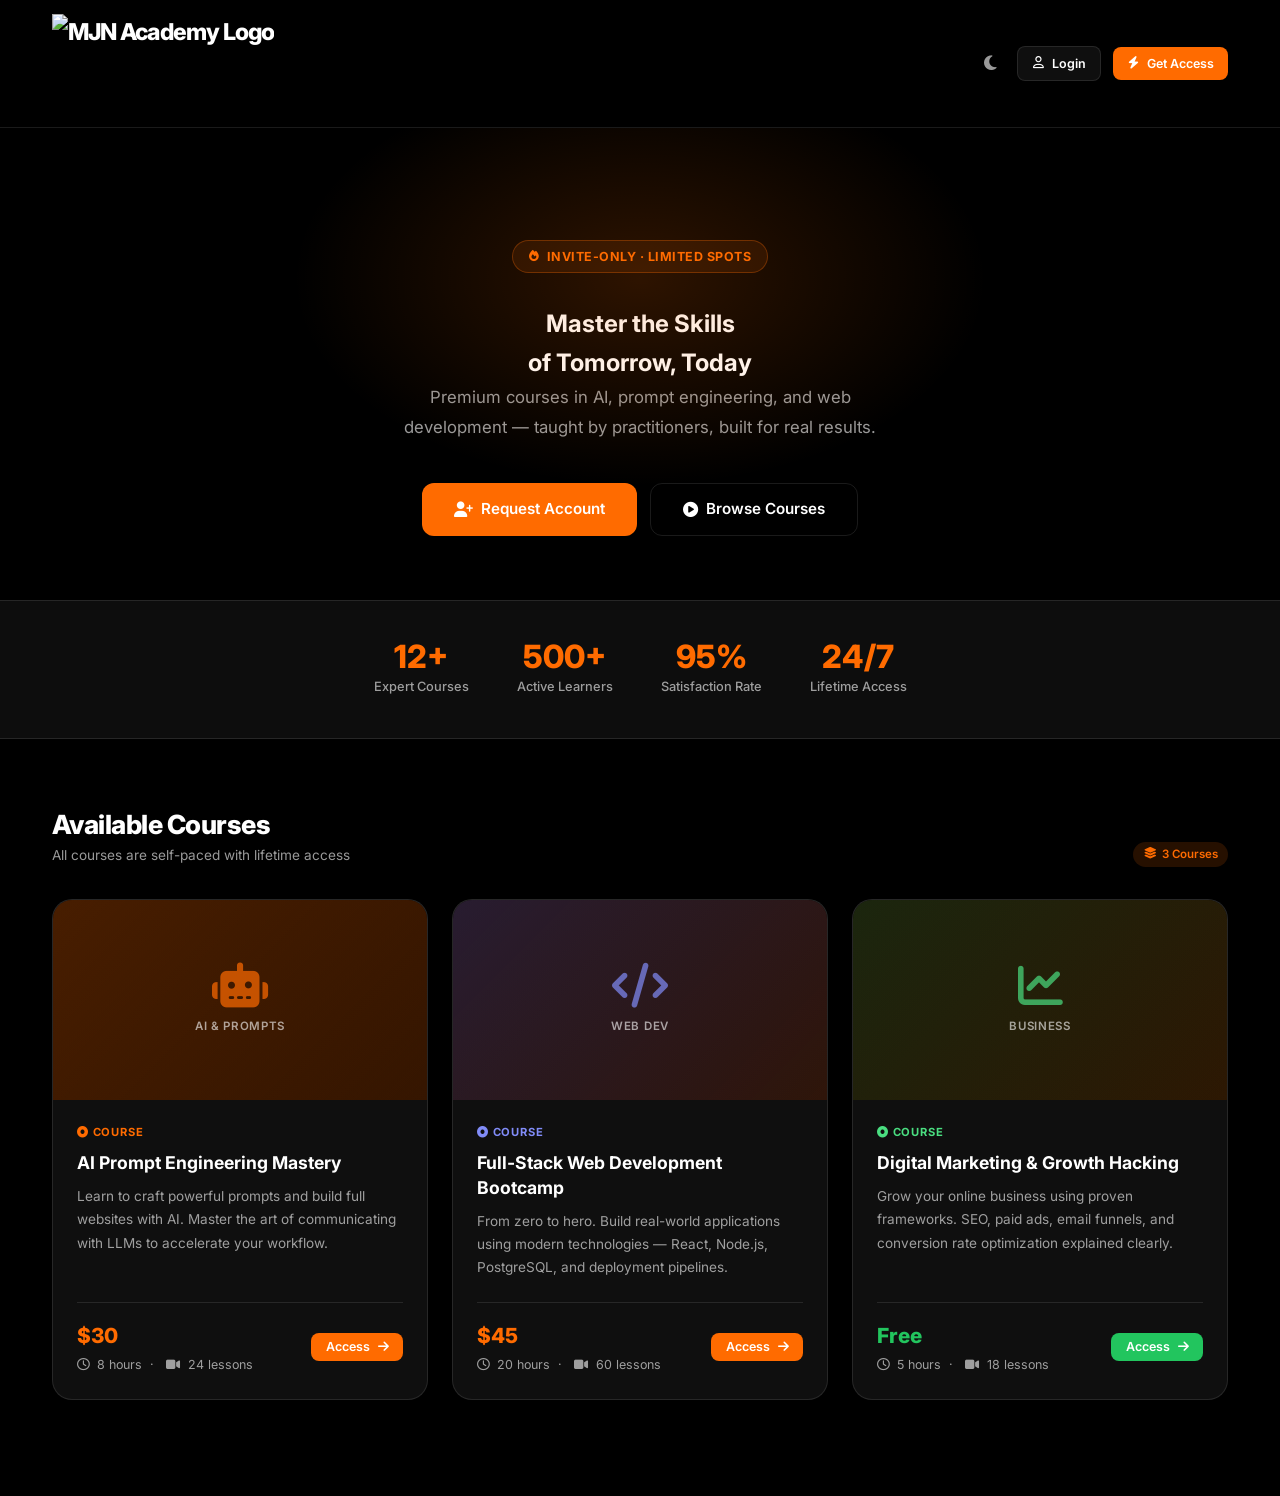
==== screens/index.html @ 1901779a "Add files via upload" ====
<!DOCTYPE html>
<html lang="en" data-theme="dark">
<head>
<meta charset="UTF-8">
<meta name="viewport" content="width=device-width, initial-scale=1.0">
<title>MJN Academy — Home</title>
<link rel="stylesheet" href="https://cdnjs.cloudflare.com/ajax/libs/font-awesome/6.5.0/css/all.min.css">
<link rel="stylesheet" href="base.css">
<style>
/* ── HERO ── */
.hero-wrap {
  position: relative; overflow: hidden;
  padding: 7rem 2rem 4rem; text-align: center;
  max-width: 1240px; margin: 0 auto;
}
.hero-glow {
  position: absolute; top: -60px; left: 50%; transform: translateX(-50%);
  width: 700px; height: 420px;
  background: radial-gradient(ellipse at center, rgba(255,107,0,.18) 0%, transparent 70%);
  pointer-events: none;
}
.hero-badge {
  display: inline-flex; align-items: center; gap: .5rem;
  background: rgba(255,107,0,.1); border: 1px solid rgba(255,107,0,.3);
  color: var(--accent); padding: .35rem 1rem; border-radius: 100px;
  font-size: .78rem; font-weight: 700; letter-spacing: .04em;
  margin-bottom: 2rem; text-transform: uppercase;
}
.hero-badge i { font-size: .7rem; }
.hero h1 {
  font-size: clamp(2.4rem, 5.5vw, 4rem);
  font-weight: 900; line-height: 1.08; letter-spacing: -.04em;
  margin-bottom: 1.4rem;
}
.hero h1 .hl { color: var(--accent); }
.hero-sub {
  color: var(--text2); font-size: 1.05rem; max-width: 520px;
  margin: 0 auto 2.5rem; line-height: 1.8;
}
.hero-btns { display: flex; justify-content: center; gap: .85rem; flex-wrap: wrap; }
.btn-hero { padding: .85rem 2rem; font-size: .95rem; border-radius: 12px; }

/* ── STATS ── */
.stats-bar {
  display: flex; justify-content: center; gap: 3rem; flex-wrap: wrap;
  padding: 2.5rem 2rem; border-top: 1px solid var(--border); border-bottom: 1px solid var(--border);
  margin: 0 0 4rem; background: var(--bg2);
}
.stat { text-align: center; }
.stat-num { font-size: 2rem; font-weight: 800; color: var(--accent); line-height: 1; }
.stat-lbl { font-size: .8rem; color: var(--text2); margin-top: .25rem; font-weight: 500; }

/* ── COURSES SECTION ── */
.courses-wrap { max-width: 1240px; margin: 0 auto; padding: 0 2rem 6rem; }
.sec-hd {
  display: flex; justify-content: space-between; align-items: flex-end;
  margin-bottom: 2rem; gap: 1rem;
}
.sec-hd h2 { font-size: 1.65rem; font-weight: 800; letter-spacing: -.02em; }
.sec-hd p  { font-size: .85rem; color: var(--text2); }

/* ── COURSE CARDS GRID ── */
.grid { display: grid; grid-template-columns: repeat(auto-fill, minmax(340px,1fr)); gap: 1.5rem; }

.course-card {
  background: var(--card); border: 1px solid var(--border);
  border-radius: var(--radius-lg); overflow: hidden;
  transition: transform .3s, box-shadow .3s, border-color .3s;
  display: flex; flex-direction: column;
}
.course-card:hover {
  transform: translateY(-7px);
  box-shadow: var(--shadow);
  border-color: rgba(255,107,0,.25);
}
.card-thumb {
  width: 100%; height: 200px; object-fit: cover;
  background: linear-gradient(135deg, #1a0a00, #2d1200);
  display: flex; align-items: center; justify-content: center;
  position: relative; overflow: hidden;
}
.card-thumb-img { width: 100%; height: 200px; object-fit: cover; }
.card-thumb-ph {
  height: 200px; width: 100%;
  background: linear-gradient(135deg, rgba(255,107,0,.2) 0%, rgba(255,107,0,.04) 100%);
  display: flex; align-items: center; justify-content: center; flex-direction: column; gap: .5rem;
}
.card-thumb-ph i { font-size: 2.8rem; color: var(--accent); opacity: .7; }
.card-thumb-ph span { font-size: .72rem; color: var(--text2); font-weight: 600; text-transform: uppercase; letter-spacing: .06em; }

.card-body { padding: 1.5rem; flex: 1; display: flex; flex-direction: column; }
.card-tag {
  font-size: .7rem; font-weight: 700; color: var(--accent);
  text-transform: uppercase; letter-spacing: .07em; margin-bottom: .6rem;
}
.card-body h3 { font-size: 1.1rem; font-weight: 700; line-height: 1.4; margin-bottom: .6rem; }
.card-body p  { font-size: .85rem; color: var(--text2); line-height: 1.7; flex: 1; margin-bottom: 1.4rem; }
.card-ft {
  display: flex; align-items: center; justify-content: space-between;
  padding-top: 1rem; border-top: 1px solid var(--border); margin-top: auto;
}
.price { font-size: 1.3rem; font-weight: 800; color: var(--accent); }
.price-free { color: var(--green); }
.card-meta { display: flex; gap: .5rem; align-items: center; font-size: .78rem; color: var(--text2); }

/* ── RESPONSIVE ── */
@media (max-width: 768px) {
  .hero-wrap { padding: 4rem 1.5rem 3rem; }
  .courses-wrap { padding: 0 1.5rem 4rem; }
  .stats-bar { gap: 2rem; }
  .grid { grid-template-columns: 1fr; }
}
@media (max-width: 480px) {
  .hero-btns { flex-direction: column; align-items: stretch; }
  .btn-hero { text-align: center; justify-content: center; }
}
</style>
</head>
<body>

<!-- HEADER -->
<header class="header">
  <nav class="nav">
    <a href="home.html" class="logo">
      <img src="D:\\mjn_agency\\mjnacademy\\website\\mjnacademy\\media\\logo.svg" alt="MJN Academy Logo" height="100px">
    </a>
    <div class="nav-right">
      <button class="icon-btn" title="Toggle theme"><i class="fa-solid fa-moon"></i></button>
      <a href="login.html" class="btn btn-ghost btn-sm"><i class="fa-regular fa-user"></i> Login</a>
      <a href="request.html" class="btn btn-primary btn-sm"><i class="fa-solid fa-bolt"></i> Get Access</a>
    </div>
  </nav>
</header>

<!-- HERO -->
<section>
  <div class="hero-wrap fade-up">
    <div class="hero-glow"></div>
    <div class="hero-badge"><i class="fa-solid fa-fire"></i> Invite-only · Limited spots</div>
    <h1>Master the Skills<br>of <span class="hl">Tomorrow</span>, Today</h1>
    <p class="hero-sub">Premium courses in AI, prompt engineering, and web development — taught by practitioners, built for real results.</p>
    <div class="hero-btns">
      <a href="request.html" class="btn btn-primary btn-hero"><i class="fa-solid fa-user-plus"></i> Request Account</a>
      <a href="#courses" class="btn btn-outline btn-hero"><i class="fa-solid fa-play-circle"></i> Browse Courses</a>
    </div>
  </div>
</section>

<!-- STATS -->
<div class="stats-bar">
  <div class="stat"><div class="stat-num">12+</div><div class="stat-lbl">Expert Courses</div></div>
  <div class="stat"><div class="stat-num">500+</div><div class="stat-lbl">Active Learners</div></div>
  <div class="stat"><div class="stat-num">95%</div><div class="stat-lbl">Satisfaction Rate</div></div>
  <div class="stat"><div class="stat-num">24/7</div><div class="stat-lbl">Lifetime Access</div></div>
</div>

<!-- COURSES -->
<section id="courses" class="courses-wrap">
  <div class="sec-hd">
    <div>
      <h2>Available Courses</h2>
      <p>All courses are self-paced with lifetime access</p>
    </div>
    <span class="badge badge-orange"><i class="fa-solid fa-layer-group"></i> 3 Courses</span>
  </div>

  <div class="grid">

    <!-- Card 1 -->
    <div class="course-card">
      <div class="card-thumb">
        <div class="card-thumb-ph">
          <i class="fa-solid fa-robot"></i>
          <span>AI & Prompts</span>
        </div>
      </div>
      <div class="card-body">
        <div class="card-tag"><i class="fa-solid fa-circle-dot"></i> Course</div>
        <h3>AI Prompt Engineering Mastery</h3>
        <p>Learn to craft powerful prompts and build full websites with AI. Master the art of communicating with LLMs to accelerate your workflow.</p>
        <div class="card-ft">
          <div>
            <span class="price">$30</span>
            <div class="card-meta" style="margin-top:.2rem"><i class="fa-regular fa-clock"></i> 8 hours &nbsp;·&nbsp; <i class="fa-solid fa-video"></i> 24 lessons</div>
          </div>
          <button class="btn btn-primary btn-sm">Access <i class="fa-solid fa-arrow-right"></i></button>
        </div>
      </div>
    </div>

    <!-- Card 2 -->
    <div class="course-card">
      <div class="card-thumb">
        <div class="card-thumb-ph" style="background:linear-gradient(135deg,rgba(99,102,241,.2),rgba(99,102,241,.04))">
          <i class="fa-solid fa-code" style="color:#818cf8"></i>
          <span>Web Dev</span>
        </div>
      </div>
      <div class="card-body">
        <div class="card-tag" style="color:#818cf8"><i class="fa-solid fa-circle-dot"></i> Course</div>
        <h3>Full-Stack Web Development Bootcamp</h3>
        <p>From zero to hero. Build real-world applications using modern technologies — React, Node.js, PostgreSQL, and deployment pipelines.</p>
        <div class="card-ft">
          <div>
            <span class="price">$45</span>
            <div class="card-meta" style="margin-top:.2rem"><i class="fa-regular fa-clock"></i> 20 hours &nbsp;·&nbsp; <i class="fa-solid fa-video"></i> 60 lessons</div>
          </div>
          <button class="btn btn-primary btn-sm">Access <i class="fa-solid fa-arrow-right"></i></button>
        </div>
      </div>
    </div>

    <!-- Card 3 -->
    <div class="course-card">
      <div class="card-thumb">
        <div class="card-thumb-ph" style="background:linear-gradient(135deg,rgba(34,197,94,.15),rgba(34,197,94,.03))">
          <i class="fa-solid fa-chart-line" style="color:#4ade80"></i>
          <span>Business</span>
        </div>
      </div>
      <div class="card-body">
        <div class="card-tag" style="color:#4ade80"><i class="fa-solid fa-circle-dot"></i> Course</div>
        <h3>Digital Marketing & Growth Hacking</h3>
        <p>Grow your online business using proven frameworks. SEO, paid ads, email funnels, and conversion rate optimization explained clearly.</p>
        <div class="card-ft">
          <div>
            <span class="price price-free">Free</span>
            <div class="card-meta" style="margin-top:.2rem"><i class="fa-regular fa-clock"></i> 5 hours &nbsp;·&nbsp; <i class="fa-solid fa-video"></i> 18 lessons</div>
          </div>
          <button class="btn btn-primary btn-sm" style="background:var(--green)">Access <i class="fa-solid fa-arrow-right"></i></button>
        </div>
      </div>
    </div>

  </div>
</section>

</body>
</html>
---- screens/base.css ----
/* ═══════════════════════════════════════
   MJN Academy — Shared Design System
   ═══════════════════════════════════════ */

@import url('https://fonts.googleapis.com/css2?family=Inter:wght@300;400;500;600;700;800;900&display=swap');

:root {
  --bg:       #000000;
  --bg2:      #0d0d0d;
  --bg3:      #141414;
  --card:     rgba(255,255,255,.06);
  --card-h:   rgba(255,255,255,.10);
  --border:   rgba(255,255,255,.10);
  --border-h: rgba(255,107,0,.4);
  --text:     #FFFFFF;
  --text2:    rgba(255,255,255,.60);
  --text3:    rgba(255,255,255,.35);
  --accent:   #FF6B00;
  --acc2:     #ff8533;
  --acc-glow: rgba(255,107,0,.25);
  --nav:      rgba(0,0,0,.80);
  --inp:      rgba(255,255,255,.06);
  --red:      #ef4444;
  --green:    #22c55e;
  --yellow:   #f59e0b;
  --shadow:   0 32px 80px rgba(255,107,0,.15);
  --radius:   14px;
  --radius-lg:20px;
}

[data-theme="light"] {
  --bg:       #FFFFFF;
  --bg2:      #f5f5f5;
  --bg3:      #ececec;
  --card:     rgba(0,0,0,.04);
  --card-h:   rgba(0,0,0,.07);
  --border:   rgba(0,0,0,.09);
  --border-h: rgba(255,107,0,.5);
  --text:     #000000;
  --text2:    rgba(0,0,0,.60);
  --text3:    rgba(0,0,0,.35);
  --nav:      rgba(255,255,255,.85);
  --inp:      rgba(0,0,0,.04);
  --shadow:   0 32px 80px rgba(255,107,0,.12);
}

*, *::before, *::after { box-sizing: border-box; margin: 0; padding: 0; }

html { scroll-behavior: smooth; }

body {
  font-family: 'Inter', sans-serif;
  background: var(--bg);
  color: var(--text);
  min-height: 100vh;
  line-height: 1.6;
  -webkit-font-smoothing: antialiased;
}

a { color: inherit; text-decoration: none; }
img { display: block; max-width: 100%; }

/* ── SCROLLBAR ── */
::-webkit-scrollbar { width: 6px; height: 6px; }
::-webkit-scrollbar-track { background: var(--bg2); }
::-webkit-scrollbar-thumb { background: var(--border); border-radius: 99px; }

/* ── HEADER ── */
.header {
  position: sticky; top: 0; z-index: 300;
  background: var(--nav);
  backdrop-filter: blur(20px) saturate(180%);
  border-bottom: 1px solid var(--border);
}
.nav {
  max-width: 1240px; margin: 0 auto;
  padding: .85rem 2rem;
  display: flex; align-items: center; justify-content: space-between; gap: 1rem;
}
.logo {
  font-size: 1.45rem; font-weight: 800; letter-spacing: -.04em;
  display: flex; align-items: center; gap: .3rem;
}
.logo-dot { color: var(--accent); }
.logo-sub { font-size: .75rem; font-weight: 500; color: var(--text2); margin-left: .1rem; letter-spacing: .02em; }
.nav-right { display: flex; align-items: center; gap: .75rem; }

/* ── BUTTONS ── */
.btn {
  display: inline-flex; align-items: center; gap: .5rem;
  padding: .65rem 1.4rem; border: none; border-radius: 10px;
  font-weight: 600; font-size: .88rem; font-family: inherit;
  cursor: pointer; transition: all .2s ease; white-space: nowrap;
}
.btn-primary {
  background: var(--accent); color: #fff;
}
.btn-primary:hover {
  background: var(--acc2); transform: translateY(-2px);
  box-shadow: 0 10px 30px var(--acc-glow);
}
.btn-ghost {
  background: var(--card); color: var(--text);
  border: 1px solid var(--border);
}
.btn-ghost:hover { background: var(--card-h); border-color: var(--border-h); }
.btn-outline {
  background: transparent; color: var(--text);
  border: 1.5px solid var(--border);
}
.btn-outline:hover { border-color: var(--accent); color: var(--accent); }
.btn-danger { background: rgba(239,68,68,.12); color: var(--red); border: 1px solid rgba(239,68,68,.2); }
.btn-danger:hover { background: rgba(239,68,68,.22); }
.btn-sm  { padding: .4rem .9rem; font-size: .78rem; border-radius: 8px; }
.btn-icon {
  padding: .5rem; background: var(--card); border: 1px solid var(--border);
  border-radius: 8px; color: var(--text2); cursor: pointer; font-size: .82rem;
  transition: all .2s;
}
.btn-icon:hover { border-color: var(--accent); color: var(--accent); }
.icon-btn {
  background: none; border: none; color: var(--text2); font-size: 1.05rem;
  cursor: pointer; padding: .45rem .5rem; border-radius: 8px; transition: all .2s;
}
.icon-btn:hover { color: var(--accent); background: var(--card); }

/* ── FORMS ── */
.fg { margin-bottom: 1.2rem; }
.fg label {
  display: block; font-size: .76rem; font-weight: 700;
  color: var(--text2); margin-bottom: .4rem;
  text-transform: uppercase; letter-spacing: .07em;
}
.inp {
  width: 100%; padding: .8rem 1rem;
  background: var(--inp); border: 1.5px solid var(--border);
  border-radius: 10px; color: var(--text); font-size: .93rem; font-family: inherit;
  transition: border .2s, box-shadow .2s;
}
.inp:focus { outline: none; border-color: var(--accent); box-shadow: 0 0 0 3px rgba(255,107,0,.12); }
.inp::placeholder { color: var(--text3); }
textarea.inp { resize: vertical; min-height: 100px; }

/* ── ALERTS ── */
.alert {
  padding: .85rem 1rem; border-radius: 10px;
  font-size: .85rem; font-weight: 500; display: none;
  margin-bottom: 1rem;
}
.alert.err  { background: rgba(239,68,68,.1); border: 1px solid rgba(239,68,68,.25); color: var(--red); }
.alert.ok   { background: rgba(34,197,94,.1); border: 1px solid rgba(34,197,94,.25); color: var(--green); }
.alert.warn { background: rgba(245,158,11,.1); border: 1px solid rgba(245,158,11,.25); color: var(--yellow); }
.alert.show { display: flex; align-items: flex-start; gap: .5rem; }

/* ── BADGES ── */
.badge {
  display: inline-flex; align-items: center; gap: .3rem;
  padding: .2rem .65rem; border-radius: 100px; font-size: .72rem; font-weight: 600;
}
.badge-orange  { background: rgba(255,107,0,.15);  color: var(--accent); }
.badge-green   { background: rgba(34,197,94,.15);  color: var(--green);  }
.badge-yellow  { background: rgba(245,158,11,.15); color: var(--yellow); }
.badge-red     { background: rgba(239,68,68,.15);  color: var(--red);    }

/* ── MODALS ── */
.overlay {
  position: fixed; inset: 0; z-index: 500;
  background: rgba(0,0,0,.75); backdrop-filter: blur(6px);
  display: flex; align-items: center; justify-content: center; padding: 1.5rem;
}
.modal {
  background: var(--bg2); border: 1px solid var(--border);
  border-radius: var(--radius-lg); padding: 2rem;
  width: 100%; max-width: 520px; max-height: 90vh; overflow-y: auto;
  animation: popIn .25s cubic-bezier(.34,1.56,.64,1);
}
.modal-hd {
  display: flex; justify-content: space-between; align-items: center;
  margin-bottom: 1.5rem;
}
.modal-hd h3 { font-size: 1.15rem; font-weight: 700; }

/* ── USER CHIP ── */
.user-chip {
  display: flex; align-items: center; gap: .55rem;
  padding: .35rem .75rem; background: var(--card);
  border: 1px solid var(--border); border-radius: 100px; font-size: .8rem; font-weight: 500;
}
.user-avatar {
  width: 24px; height: 24px; border-radius: 50%;
  background: linear-gradient(135deg, var(--accent), #ff8533);
  display: flex; align-items: center; justify-content: center;
  font-size: .65rem; font-weight: 700; color: #fff; flex-shrink: 0;
}

/* ── TABLES ── */
.tbl-wrap { overflow-x: auto; border-radius: var(--radius); border: 1px solid var(--border); }
table { width: 100%; border-collapse: collapse; }
thead tr { background: var(--bg2); }
th {
  padding: .85rem 1.1rem; text-align: left;
  font-size: .72rem; font-weight: 700; color: var(--text2); text-transform: uppercase; letter-spacing: .06em;
  border-bottom: 1px solid var(--border); white-space: nowrap;
}
td { padding: .85rem 1.1rem; border-bottom: 1px solid var(--border); font-size: .87rem; }
tbody tr:last-child td { border-bottom: none; }
tbody tr:hover td { background: rgba(255,255,255,.025); }
.td-mono { font-family: 'Fira Code', 'Courier New', monospace; font-size: .78rem; color: var(--text2); }

/* ── DIVIDER ── */
.divider { height: 1px; background: var(--border); margin: 1.5rem 0; }

/* ── ANIMATIONS ── */
@keyframes fadeUp {
  from { opacity: 0; transform: translateY(18px); }
  to   { opacity: 1; transform: translateY(0); }
}
@keyframes fadeIn {
  from { opacity: 0; } to { opacity: 1; }
}
@keyframes popIn {
  from { opacity: 0; transform: scale(.93); }
  to   { opacity: 1; transform: scale(1); }
}
@keyframes spin { to { transform: rotate(360deg); } }
.spin { display: inline-block; animation: spin 1s linear infinite; }
.fade-up { animation: fadeUp .45s ease both; }

/* ── RESPONSIVE ── */
@media (max-width: 768px) {
  .nav { padding: .8rem 1rem; }
  .hide-mobile { display: none !important; }
}
@media (max-width: 480px) {
  .nav-right .user-chip .label { display: none; }
}
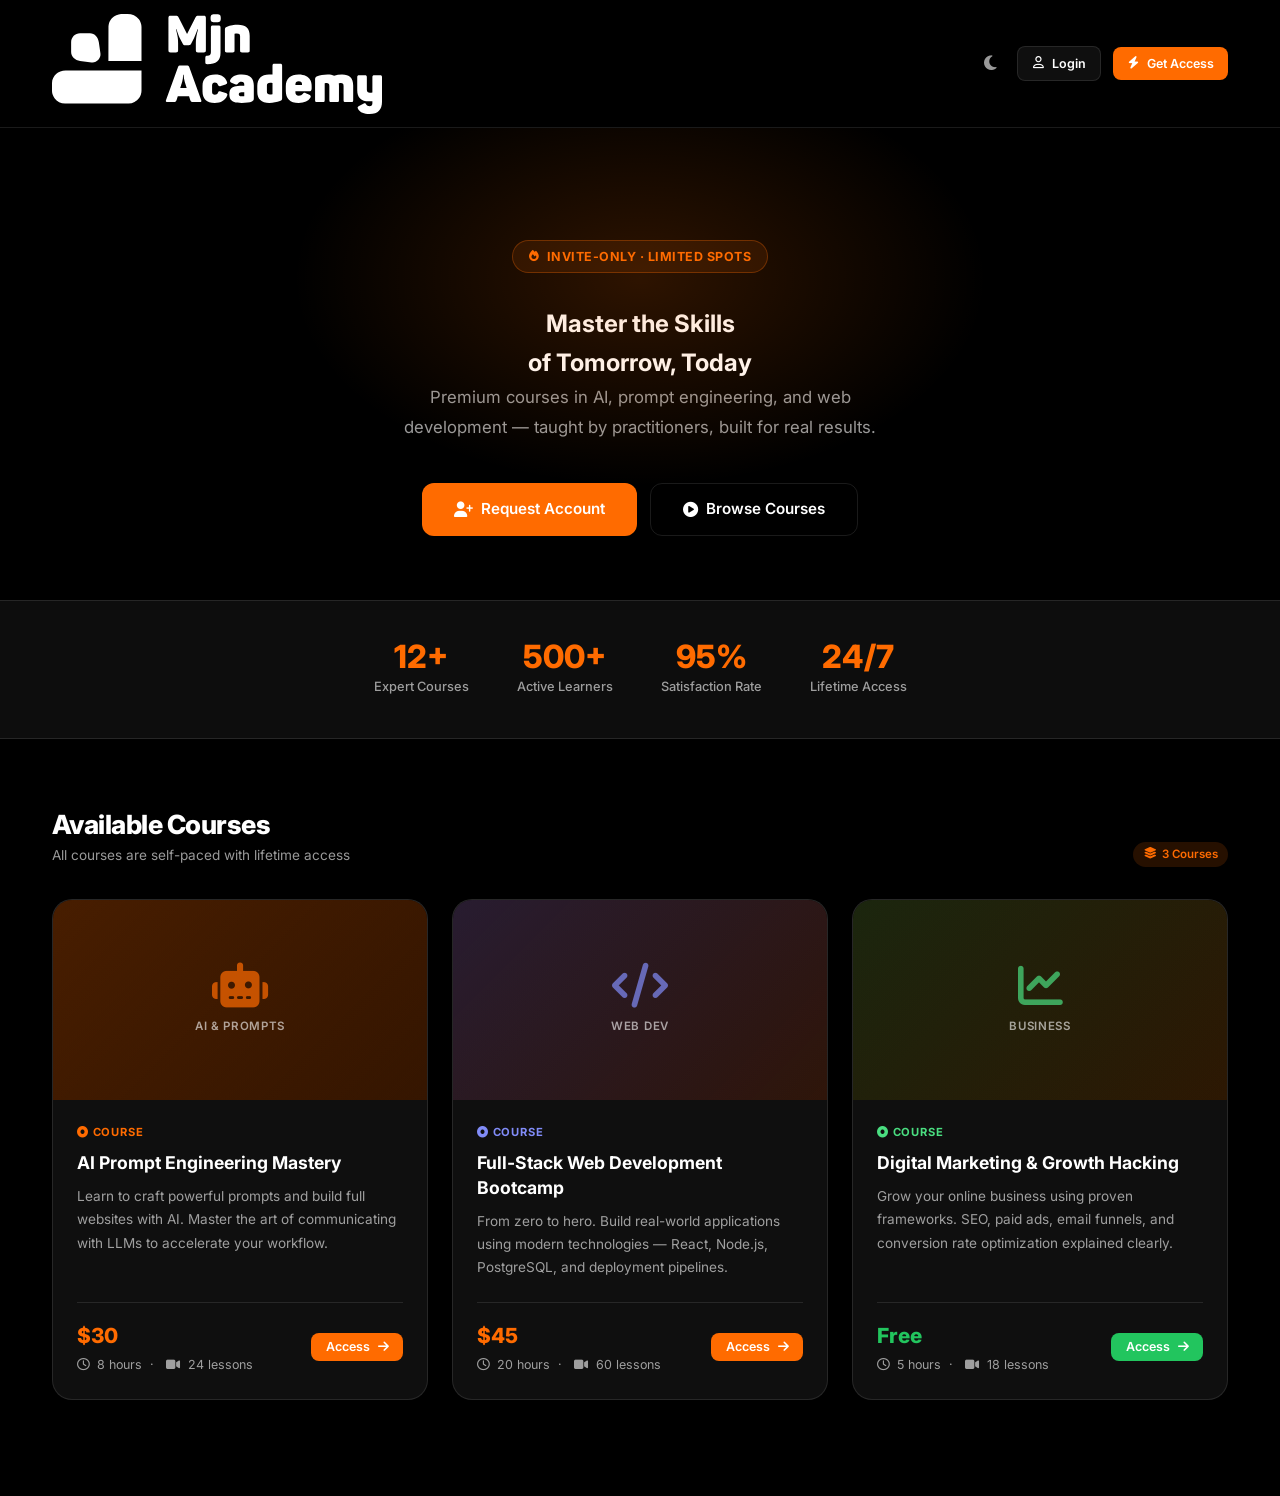
==== commit 8bfe6cec: "Update index.html" ====
--- a/screens/index.html
+++ b/screens/index.html
@@ -122,7 +122,7 @@
 <header class="header">
   <nav class="nav">
     <a href="home.html" class="logo">
-      <img src="D:\\mjn_agency\\mjnacademy\\website\\mjnacademy\\media\\logo.svg" alt="MJN Academy Logo" height="100px">
+      <img src="..\media\\logo.svg" alt="MJN Academy Logo" height="100px">
     </a>
     <div class="nav-right">
       <button class="icon-btn" title="Toggle theme"><i class="fa-solid fa-moon"></i></button>
